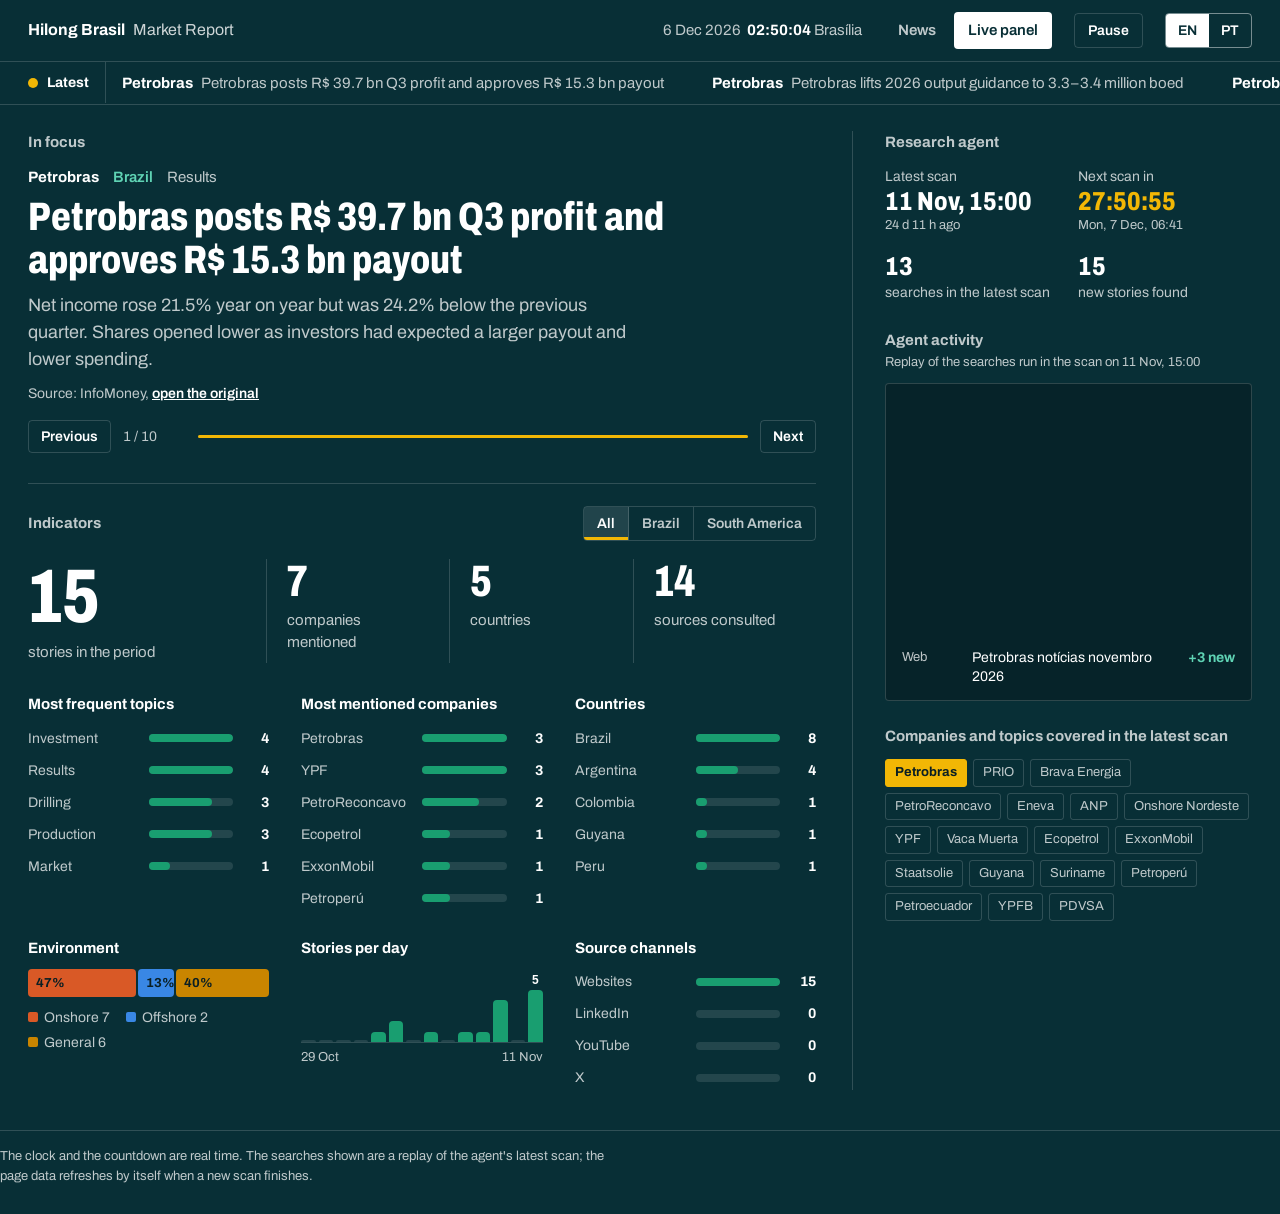
==== live.html @ 6a5d0cea "Separa o painel ao vivo da página de notícias; corrige links de fontes fechadas; registro das buscas" ====
<!DOCTYPE html>
<html lang="en">
<head>
<meta charset="utf-8">
<meta name="viewport" content="width=device-width, initial-scale=1">
<meta name="robots" content="noindex, nofollow">
<title>Live panel | Hilong Market Report</title>
<link rel="preconnect" href="https://fonts.googleapis.com">
<link rel="preconnect" href="https://fonts.gstatic.com" crossorigin>
<link href="https://fonts.googleapis.com/css2?family=Archivo:wdth,wght@62..125,300..800&display=swap" rel="stylesheet">
<link rel="icon" href="data:,">
<link rel="stylesheet" href="assets/site.css">
</head>
<body data-page="live">

<div class="top">
  <div class="wide">
    <a class="brand" href="index.html">Hilong Brasil<span>Market Report</span></a>
    <span class="clock" id="clock" aria-hidden="true"></span>
    <nav class="nav" aria-label="Pages">
      <a href="index.html" data-i18n="navNews"></a>
      <a href="live.html" aria-current="page" data-i18n="navLive"></a>
    </nav>
    <button type="button" class="ctl" id="pauseBtn"></button>
    <div class="lang" role="group" aria-label="Language / Idioma">
      <button type="button" data-lang="en" aria-pressed="true">EN</button>
      <button type="button" data-lang="pt" aria-pressed="false">PT</button>
    </div>
  </div>
</div>

<div class="ticker">
  <span class="ticker-label"><span class="live" aria-hidden="true"></span><span data-i18n="latest"></span></span>
  <div class="ticker-view"><div class="ticker-run" id="ticker"></div></div>
</div>

<main class="wide board">
  <div class="main-col">
    <section class="spot" id="spot" aria-labelledby="spotT">
      <h2 id="spotT" data-i18n="spotT"></h2>
      <div id="spotBody"></div>
      <div class="spot-nav">
        <button type="button" id="spotPrev" data-i18n="prev"></button>
        <span class="count" id="spotCount"></span>
        <span class="spot-bar"><i id="spotBar"></i></span>
        <button type="button" id="spotNext" data-i18n="next"></button>
      </div>
    </section>

    <div class="kpi-head">
      <h2 data-i18n="kpiT"></h2>
      <div class="scope" role="group" id="scopeSeg" aria-label="Scope"></div>
    </div>
    <div class="tiles" id="tiles"></div>

    <div class="charts">
      <div class="chart"><h3 data-i18n="topics"></h3><div class="rows" id="cTopics"></div></div>
      <div class="chart"><h3 data-i18n="companies"></h3><div class="rows" id="cCompanies"></div></div>
      <div class="chart"><h3 data-i18n="countriesT"></h3><div class="rows" id="cCountries"></div></div>
      <div class="chart"><h3 data-i18n="envT"></h3><div id="cEnv"></div></div>
      <div class="chart"><h3 data-i18n="perDay"></h3><div id="cDays"></div></div>
      <div class="chart"><h3 data-i18n="channels"></h3><div class="rows" id="cChannels"></div></div>
    </div>
  </div>

  <aside class="agent" id="agent" aria-labelledby="agentT" hidden>
    <h2 id="agentT" data-i18n="agentT"></h2>
    <div class="agent-stats">
      <div class="stat"><span class="l" data-i18n="lastScan"></span><span class="v" id="lastV"></span><span class="s" id="lastS"></span></div>
      <div class="stat count"><span class="l" data-i18n="nextScan"></span><span class="v" id="nextV"></span><span class="s" id="nextS"></span></div>
      <div class="stat"><span class="v" id="searchV">0</span><span class="l" data-i18n="searchesL"></span></div>
      <div class="stat"><span class="v" id="newV">0</span><span class="l" data-i18n="newL"></span></div>
    </div>

    <div class="feed-head">
      <h2 data-i18n="feedT"></h2>
      <p id="replayLine"></p>
    </div>
    <ol class="feed" id="feed" aria-live="off"></ol>

    <div class="cover">
      <h2 data-i18n="coverT"></h2>
      <ul class="chips" id="chips"></ul>
    </div>
  </aside>
</main>

<footer class="wide live-foot"><p data-i18n="liveFoot"></p></footer>

<div class="tip" id="tip" role="status"></div>

<script src="assets/site.js"></script>
</body>
</html>
---- assets/site.css ----
:root {
  --paper: #EDF1F1;
  --sheet: #FFFFFF;
  --ink: #13262B;
  --muted: #55686E;
  --line: #CFD9DA;
  --petrol: #0C4650;
  --petrol-deep: #082F36;
  --br: #0E7C66;
  --sa: #B36B00;
  --signal: #F2B705;
  /* chart colours, validated for the dark panel (#082F36) */
  --bar: #199E70;
  --env-onshore: #D95926;
  --env-offshore: #3987E5;
  --env-geral: #C98500;
  --on-dark: #FFFFFF;
  --on-dark-2: rgba(255,255,255,.74);
  --track: rgba(255,255,255,.11);
  --hair: rgba(255,255,255,.16);
  --font: "Archivo", "Helvetica Neue", Arial, sans-serif;
}
* { box-sizing: border-box; }
html { -webkit-text-size-adjust: 100%; }
body { margin: 0; background: var(--paper); color: var(--ink); font-family: var(--font); font-size: 17px; line-height: 1.5; }
a { color: inherit; }
:focus-visible { outline: 3px solid var(--signal); outline-offset: 2px; }
.wrap { max-width: 1040px; margin: 0 auto; padding: 0 24px; }
.sr { position: absolute; width: 1px; height: 1px; overflow: hidden; clip: rect(0 0 0 0); white-space: nowrap; }

/* Top bar, shared by both pages */
.top { background: var(--petrol-deep); color: #fff; }
.top .wrap, .top .wide { display: flex; flex-wrap: wrap; align-items: center; gap: 10px 22px; padding-top: 12px; padding-bottom: 12px; }
.brand { font-weight: 700; font-size: 16px; text-decoration: none; margin-right: auto; }
.brand span { font-weight: 400; opacity: .8; margin-left: 8px; }
.nav { display: inline-flex; gap: 4px; }
.nav a { font-size: 15px; font-weight: 600; text-decoration: none; padding: 7px 14px; border-radius: 4px; color: var(--on-dark-2); }
.nav a:hover { color: #fff; background: rgba(255,255,255,.08); }
.nav a[aria-current="page"] { color: var(--petrol-deep); background: #fff; }
.lang { display: inline-flex; border: 1px solid rgba(255,255,255,.45); border-radius: 4px; overflow: hidden; }
.lang button { font: inherit; font-size: 14px; font-weight: 600; color: #fff; background: transparent; border: 0; padding: 6px 12px; cursor: pointer; }
.lang button[aria-pressed="true"] { background: #fff; color: var(--petrol-deep); }

/* ---------- News page ---------- */
.mast { background: var(--petrol); color: #fff; }
.mast .wrap { padding-top: 26px; padding-bottom: 28px; }
.mast h1 { margin: 0 0 6px; font-stretch: 68%; font-weight: 800; font-size: clamp(40px, 8vw, 80px); line-height: .92; letter-spacing: -.01em; }
.mast .sub { margin: 0; font-size: clamp(17px, 2.2vw, 20px); max-width: 36em; opacity: .92; }
.mast-foot { display: flex; flex-wrap: wrap; align-items: center; gap: 10px 24px; margin-top: 18px; }
.edition { margin: 0; font-size: 15px; opacity: .88; }
.edition strong { font-weight: 700; }
.to-live { display: inline-flex; align-items: center; gap: 9px; font-size: 15px; font-weight: 700; text-decoration: none; color: var(--petrol-deep); background: var(--signal); padding: 8px 16px; border-radius: 4px; }
.to-live:hover { filter: brightness(1.06); }
.live { width: 10px; height: 10px; border-radius: 50%; background: var(--signal); animation: beat 1.6s ease-in-out infinite; flex: none; }
.to-live .live { background: var(--petrol-deep); }
@keyframes beat { 0%, 100% { opacity: 1; transform: scale(1); } 50% { opacity: .35; transform: scale(.7); } }

.filters { background: var(--sheet); border-bottom: 1px solid var(--line); position: sticky; top: 0; z-index: 5; }
.filters .wrap { display: flex; flex-wrap: wrap; gap: 12px 12px; align-items: center; padding-top: 12px; padding-bottom: 12px; }
.seg { display: inline-flex; border: 1px solid var(--line); border-radius: 4px; overflow: hidden; }
.seg button { font: inherit; font-size: 15px; font-weight: 600; color: var(--ink); background: var(--sheet); border: 0; border-right: 1px solid var(--line); padding: 8px 14px; cursor: pointer; white-space: nowrap; }
.seg button:last-child { border-right: 0; }
.seg button .n { font-weight: 400; color: var(--muted); margin-left: 6px; }
.seg button[aria-pressed="true"] { background: var(--petrol-deep); color: #fff; }
.seg button[aria-pressed="true"] .n { color: rgba(255,255,255,.75); }
.filters select, .filters input[type="search"] { font: inherit; font-size: 15px; color: var(--ink); background: var(--sheet); border: 1px solid var(--line); border-radius: 4px; padding: 8px 10px; min-height: 40px; max-width: 190px; }
.filters input[type="search"] { flex: 1 1 150px; min-width: 130px; max-width: none; }

main.news .wrap { padding-top: 28px; padding-bottom: 56px; }
.day { display: grid; grid-template-columns: 112px 1fr; }
.day-label { position: relative; padding: 2px 20px 0 0; text-align: right; font-stretch: 75%; line-height: 1.1; }
.day-label .d { display: block; font-size: 27px; font-weight: 800; white-space: nowrap; }
.day-label .w { display: block; font-size: 14px; color: var(--muted); margin-top: 2px; }
.day-label .inner { position: sticky; top: 76px; }
.track { border-left: 2px solid var(--petrol); padding: 0 0 26px 0; position: relative; }
.day:last-child .track { padding-bottom: 0; }
.track::before { content: ""; position: absolute; left: -12px; top: 16px; width: 12px; height: 2px; background: var(--petrol); }
.item { position: relative; background: var(--sheet); margin: 0 0 10px 22px; padding: 16px 20px 16px; border: 1px solid var(--line); border-radius: 3px; }
.item::before { content: ""; position: absolute; left: -29px; top: 22px; width: 12px; height: 12px; border-radius: 50%; background: var(--br); border: 2px solid var(--paper); }
.item[data-region="SA"]::before { background: var(--sa); }
.tags { display: flex; flex-wrap: wrap; gap: 4px 14px; font-size: 14px; margin-bottom: 6px; }
.tags .op { font-weight: 700; }
.tags .ct { color: var(--br); font-weight: 600; }
[data-region="SA"] .tags .ct { color: var(--sa); }
.tags .cat, .tags .env { color: var(--muted); }
.item h2 { margin: 0 0 6px; font-size: 21px; line-height: 1.22; font-weight: 700; font-stretch: 88%; max-width: 34em; }
.item h2 a { text-decoration: none; }
.item h2 a:hover { text-decoration: underline; text-decoration-thickness: 2px; text-underline-offset: 3px; }
.item p { margin: 0; max-width: 66ch; }
.item .src { margin-top: 10px; font-size: 14px; color: var(--muted); }
.item .src a { color: var(--petrol); font-weight: 600; }
.item .src .lock { margin-left: 8px; }
.legend { display: flex; flex-wrap: wrap; gap: 6px 20px; font-size: 14px; color: var(--muted); margin: 0 0 22px 112px; padding-left: 24px; }
.legend i { display: inline-block; width: 10px; height: 10px; border-radius: 50%; margin-right: 7px; background: var(--br); }
.legend .sa i { background: var(--sa); }
.state { background: var(--sheet); border: 1px solid var(--line); border-radius: 3px; padding: 28px 24px; max-width: 40em; }
.state h2 { margin: 0 0 6px; font-size: 21px; }
.state p { margin: 0 0 14px; color: var(--muted); }
.state button { font: inherit; font-weight: 600; font-size: 15px; background: var(--petrol-deep); color: #fff; border: 0; border-radius: 4px; padding: 9px 16px; cursor: pointer; }
footer.foot { border-top: 1px solid var(--line); }
footer.foot .wrap { padding-top: 20px; padding-bottom: 36px; font-size: 14px; color: var(--muted); }
footer.foot p { margin: 0; max-width: 70ch; }

/* ---------- Live panel ---------- */
body[data-page="live"] { background: var(--petrol-deep); color: var(--on-dark); }
body[data-page="live"] .top { border-bottom: 1px solid var(--hair); }
.wide { max-width: 1480px; margin: 0 auto; padding: 0 28px; }
.clock { font-size: 15px; color: var(--on-dark-2); font-variant-numeric: tabular-nums; white-space: nowrap; }
.clock b { color: #fff; font-weight: 700; margin-left: 6px; }
.ctl { font: inherit; font-size: 14px; font-weight: 600; color: #fff; background: transparent; border: 1px solid var(--hair); border-radius: 4px; padding: 6px 13px; cursor: pointer; }

.ticker { border-bottom: 1px solid var(--hair); overflow: hidden; display: flex; align-items: center; }
.ticker-label { flex: none; display: flex; align-items: center; gap: 9px; font-size: 14px; font-weight: 700; padding: 10px 16px 10px 28px; margin-right: 16px; border-right: 1px solid var(--hair); }
.ticker-view { overflow: hidden; flex: 1; }
.ticker-run { display: inline-flex; white-space: nowrap; animation: slide 70s linear infinite; }
.ticker-run span { font-size: 15px; padding: 10px 0; margin-right: 48px; color: var(--on-dark-2); }
.ticker-run span b { color: #fff; font-weight: 700; margin-right: 8px; }
@keyframes slide { from { transform: translateX(0); } to { transform: translateX(-50%); } }
.paused .ticker-run, .ticker:hover .ticker-run { animation-play-state: paused; }
.paused .live { animation: none; }

.board { display: grid; grid-template-columns: minmax(0, 1fr) 400px; gap: 0 36px; padding-top: 26px; padding-bottom: 40px; }
.board h2 { margin: 0 0 12px; font-size: 15px; font-weight: 700; color: var(--on-dark-2); }

.spot { min-height: 232px; display: flex; flex-direction: column; }
.spot .tags { font-size: 15px; margin-bottom: 8px; }
.spot .tags .cat, .spot .tags .env { color: var(--on-dark-2); }
.spot .tags .ct { color: #5FD3B4; }
.spot[data-region="SA"] .tags .ct { color: #F0B04A; }
.spot h3 { margin: 0 0 10px; font-size: clamp(26px, 3.1vw, 42px); line-height: 1.08; font-weight: 800; font-stretch: 78%; max-width: 24em; }
.spot h3 a { text-decoration: none; }
.spot h3 a:hover { text-decoration: underline; text-underline-offset: 5px; text-decoration-thickness: 2px; }
.spot p { margin: 0; font-size: 18px; color: var(--on-dark-2); max-width: 62ch; }
.spot .src { margin-top: 10px; font-size: 14px; }
.spot .src a { color: #fff; font-weight: 600; }
.spot-in { animation: rise .5s ease-out; }
@keyframes rise { from { opacity: 0; transform: translateY(8px); } to { opacity: 1; transform: none; } }
.spot-nav { display: flex; align-items: center; gap: 12px; margin-top: auto; padding-top: 16px; }
.spot-nav button { font: inherit; font-size: 14px; font-weight: 600; color: #fff; background: transparent; border: 1px solid var(--hair); border-radius: 4px; padding: 5px 12px; cursor: pointer; }
.spot-nav .count { font-size: 14px; color: var(--on-dark-2); font-variant-numeric: tabular-nums; min-width: 4.5em; }
.spot-bar { flex: 1; height: 3px; background: var(--track); border-radius: 2px; overflow: hidden; }
.spot-bar i { display: block; height: 100%; width: 100%; background: var(--signal); transform-origin: left; transform: scaleX(0); }
.spot-bar i.run { animation: fill 8s linear forwards; }
@keyframes fill { from { transform: scaleX(0); } to { transform: scaleX(1); } }
.paused .spot-bar i.run { animation-play-state: paused; }

.kpi-head { display: flex; flex-wrap: wrap; align-items: center; gap: 10px 18px; margin: 30px 0 0; padding-top: 22px; border-top: 1px solid var(--hair); }
.kpi-head h2 { margin: 0 auto 0 0; }
.scope { display: inline-flex; border: 1px solid var(--hair); border-radius: 4px; overflow: hidden; }
.scope button { position: relative; font: inherit; font-size: 14px; font-weight: 600; color: var(--on-dark-2); background: transparent; border: 0; border-right: 1px solid var(--hair); padding: 6px 13px; cursor: pointer; white-space: nowrap; }
.scope button:last-child { border-right: 0; }
.scope button[aria-pressed="true"] { color: #fff; background: rgba(255,255,255,.1); }
.scope button[aria-pressed="true"]::after { content: ""; position: absolute; left: 0; bottom: 0; height: 3px; width: 100%; background: var(--signal); transform-origin: left; }
.auto .scope button[aria-pressed="true"]::after { animation: fill 7s linear; }

.tiles { display: grid; grid-template-columns: 1.3fr 1fr 1fr 1fr; margin-top: 18px; }
.tile { padding: 0 20px; border-left: 1px solid var(--hair); }
.tile:first-child { padding-left: 0; border-left: 0; }
.tile .v { display: block; font-weight: 800; font-stretch: 75%; font-size: 44px; line-height: 1; }
.tile.hero .v { font-size: 76px; }
.tile .l { display: block; margin-top: 6px; font-size: 15px; color: var(--on-dark-2); }

.charts { display: grid; grid-template-columns: repeat(3, minmax(0, 1fr)); gap: 26px 32px; margin-top: 30px; }
.chart h3 { margin: 0 0 10px; font-size: 15px; font-weight: 700; }
.rows { display: grid; gap: 7px; }
.row { display: grid; grid-template-columns: minmax(0, 46%) 1fr 26px; align-items: center; gap: 10px; font-size: 14px; color: var(--on-dark-2); padding: 2px 0; text-decoration: none; }
a.row:hover .name, a.row:focus-visible .name { color: #fff; text-decoration: underline; text-underline-offset: 3px; }
.row .name { overflow: hidden; text-overflow: ellipsis; white-space: nowrap; }
.row .trk { height: 8px; background: var(--track); border-radius: 4px; overflow: hidden; }
.row .fill { display: block; height: 100%; width: 0; background: var(--bar); border-radius: 0 4px 4px 0; transition: width .7s cubic-bezier(.2,.7,.2,1); }
.row .num { text-align: right; color: #fff; font-weight: 700; font-variant-numeric: tabular-nums; }
.none { font-size: 14px; color: var(--on-dark-2); margin: 0; }
.seg-bar { display: flex; gap: 2px; height: 28px; }
.seg-bar a { font-size: 13px; font-weight: 700; line-height: 28px; color: #0A1F24; border-radius: 4px; padding: 0 0 0 8px; text-decoration: none; min-width: 0; overflow: hidden; white-space: nowrap; flex-basis: 0; transition: flex-grow .7s cubic-bezier(.2,.7,.2,1); }
.seg-bar a:hover, .seg-bar a:focus-visible { filter: brightness(1.12); }
.legend-d { display: flex; flex-wrap: wrap; gap: 4px 16px; margin-top: 10px; font-size: 14px; color: var(--on-dark-2); }
.legend-d i { display: inline-block; width: 10px; height: 10px; border-radius: 2px; margin-right: 6px; }
.days { display: flex; align-items: flex-end; gap: 3px; height: 74px; border-bottom: 1px solid var(--hair); }
.days button { flex: 1; min-width: 0; height: 100%; background: transparent; border: 0; padding: 0; cursor: default; display: flex; flex-direction: column; justify-content: flex-end; align-items: center; }
.days .col { display: block; width: 100%; max-width: 24px; background: var(--bar); border-radius: 4px 4px 0 0; height: 0; transition: height .7s cubic-bezier(.2,.7,.2,1); }
.days .col.zero { background: var(--track); }
.days button:hover .col, .days button:focus-visible .col { filter: brightness(1.2); }
.days .top-n { font-size: 12px; font-weight: 700; color: #fff; margin-bottom: 3px; }
.days-axis { display: flex; justify-content: space-between; font-size: 13px; color: var(--on-dark-2); margin-top: 5px; }

/* Agent column */
.agent { border-left: 1px solid var(--hair); padding-left: 32px; }
.agent-stats { display: grid; grid-template-columns: 1fr 1fr; gap: 16px 18px; }
.stat .l { display: block; font-size: 14px; color: var(--on-dark-2); }
.stat .v { display: block; font-size: 26px; font-weight: 800; font-stretch: 80%; line-height: 1.15; font-variant-numeric: tabular-nums; }
.stat .s { display: block; font-size: 13px; color: var(--on-dark-2); }
.stat.count .v { color: var(--signal); }
.feed-head { margin: 26px 0 10px; }
.feed-head h2 { margin: 0; }
.feed-head p { margin: 2px 0 0; font-size: 13px; color: var(--on-dark-2); }
.feed { list-style: none; margin: 0; padding: 14px 16px; background: rgba(0,0,0,.24); border: 1px solid var(--hair); border-radius: 4px; height: 318px; overflow: hidden; display: flex; flex-direction: column; justify-content: flex-end; gap: 9px; }
.feed li { display: grid; grid-template-columns: 62px minmax(0, 1fr) auto; gap: 8px; font-size: 14px; line-height: 1.3; }
.feed .ch { color: var(--on-dark-2); font-size: 13px; }
.feed .q { color: #fff; overflow-wrap: anywhere; }
.feed .q.typing::after { content: ""; display: inline-block; width: 7px; height: 14px; margin-left: 2px; background: var(--signal); vertical-align: -2px; animation: blink .8s steps(1) infinite; }
@keyframes blink { 50% { opacity: 0; } }
.feed .res { font-weight: 700; font-variant-numeric: tabular-nums; color: var(--on-dark-2); white-space: nowrap; }
.feed .res.hit { color: #5FD3B4; }
.feed li.done { grid-template-columns: 1fr; color: var(--signal); font-weight: 700; }
.cover { margin-top: 24px; }
.chips { display: flex; flex-wrap: wrap; gap: 6px; margin: 0; padding: 0; list-style: none; }
.chips li { font-size: 13px; padding: 3px 9px; border: 1px solid var(--hair); border-radius: 3px; color: var(--on-dark-2); transition: background-color .35s, color .35s, border-color .35s; }
.chips li.on { background: var(--signal); border-color: var(--signal); color: #0A1F24; font-weight: 700; }

.tip { position: fixed; z-index: 20; pointer-events: none; background: #fff; color: var(--ink); font-size: 13px; padding: 6px 9px; border-radius: 4px; box-shadow: 0 4px 14px rgba(8,47,54,.28); white-space: nowrap; display: none; }
.tip b { font-weight: 800; margin-right: 6px; }
.live-foot { border-top: 1px solid var(--hair); padding: 16px 0 28px; font-size: 13px; color: var(--on-dark-2); }
.live-foot p { margin: 0; max-width: 90ch; }

@media (max-width: 1080px) {
  .board { grid-template-columns: 1fr; }
  .agent { border-left: 0; padding-left: 0; margin-top: 30px; padding-top: 24px; border-top: 1px solid var(--hair); }
  .feed { height: 260px; }
}
@media (max-width: 860px) { .charts { grid-template-columns: 1fr 1fr; } }
@media (max-width: 640px) {
  body { font-size: 16px; }
  .wrap { padding: 0 16px; }
  .wide { padding: 0 16px; }
  .brand span { display: none; }
  .ticker-label { padding-left: 16px; }
  .tiles { grid-template-columns: 1fr 1fr; gap: 18px 0; }
  .tile:nth-child(3) { padding-left: 0; border-left: 0; }
  .tile.hero .v { font-size: 54px; }
  .tile .v { font-size: 36px; }
  .charts { grid-template-columns: 1fr; }
  .clock { order: 5; width: 100%; }
  .day { grid-template-columns: 1fr; }
  .day-label { text-align: left; padding: 0 0 8px; }
  .day-label .inner { position: static; display: flex; align-items: baseline; gap: 10px; }
  .day-label .d { font-size: 24px; }
  .track { margin-left: 5px; }
  .track::before { display: none; }
  .item { margin-left: 18px; padding: 14px 16px; }
  .item::before { left: -25px; }
  .legend { margin-left: 0; padding-left: 0; }
  .filters { position: static; }
  .seg { width: 100%; }
  .seg button { flex: 1; padding: 8px 6px; }
  .filters select { flex: 1 1 45%; min-width: 0; max-width: none; }
}
@media (prefers-reduced-motion: reduce) {
  .live, .ticker-run, .spot-in, .spot-bar i.run, .auto .scope button[aria-pressed="true"]::after, .feed .q.typing::after { animation: none; }
  .ticker-view { overflow-x: auto; }
  .row .fill, .days .col, .seg-bar a, .chips li { transition: none; }
}
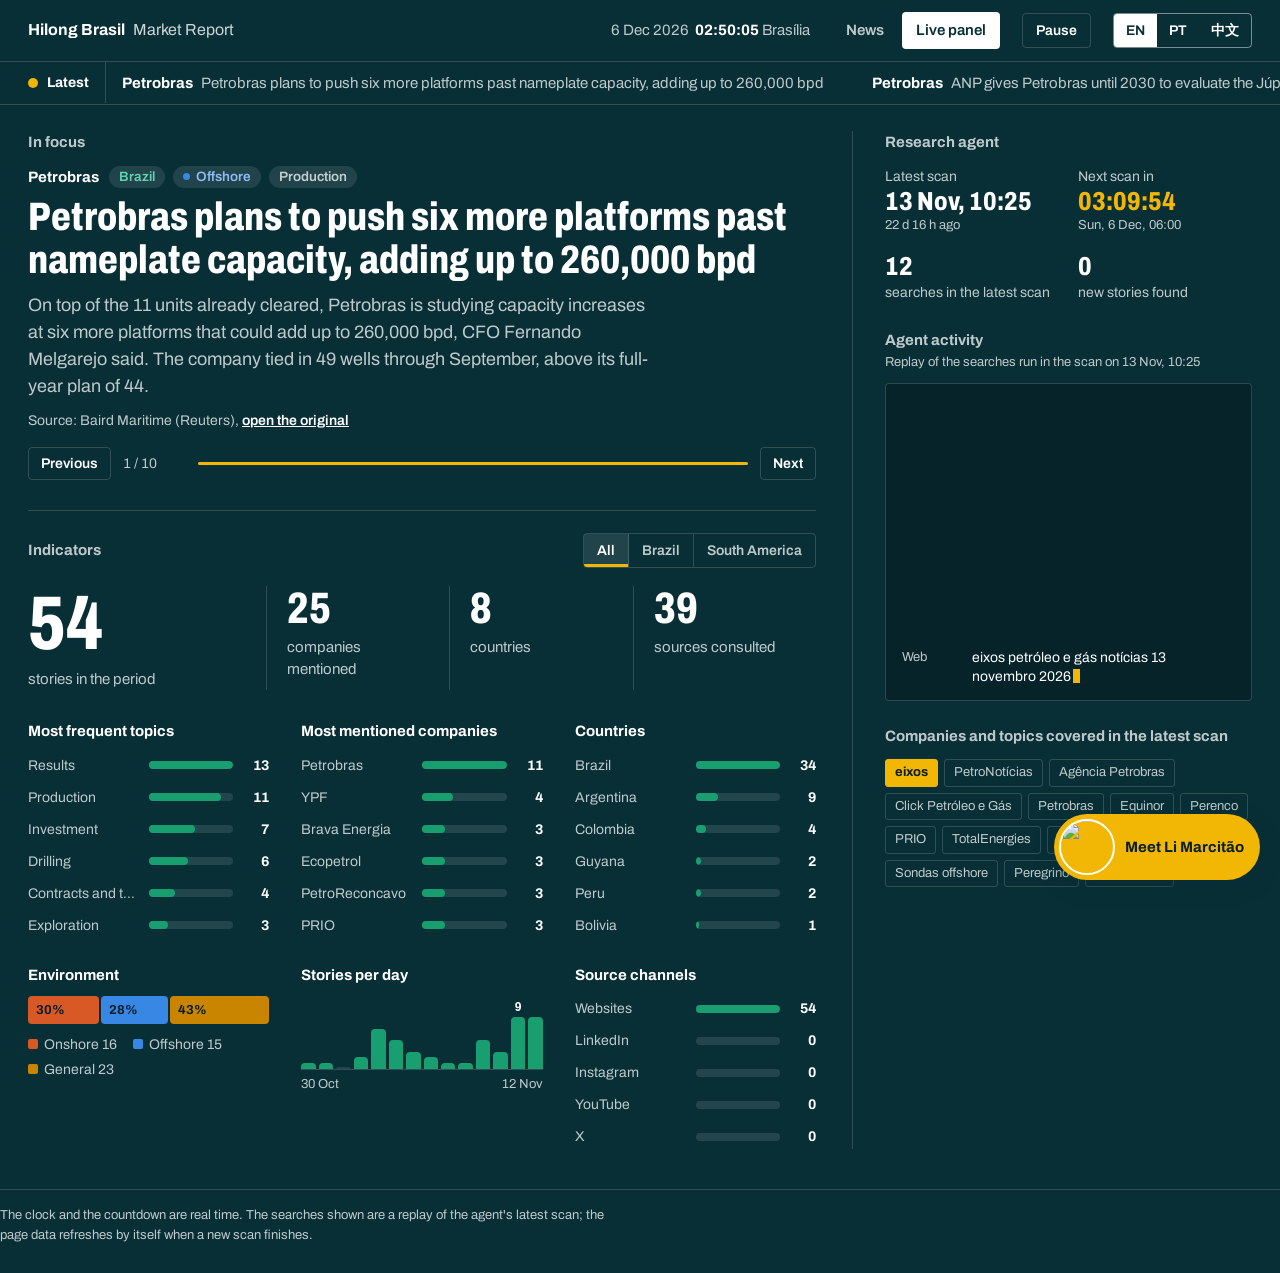
==== commit 9990cf4e: "Chinês no site e no relatório; PDF com 15 dias e novas no topo; sem análise Site: botão 中文 (títulos " ====
--- a/live.html
+++ b/live.html
@@ -25,6 +25,7 @@
     <div class="lang" role="group" aria-label="Language / Idioma">
       <button type="button" data-lang="en" aria-pressed="true">EN</button>
       <button type="button" data-lang="pt" aria-pressed="false">PT</button>
+      <button type="button" data-lang="zh" aria-pressed="false" lang="zh-CN">中文</button>
     </div>
   </div>
 </div>
--- a/assets/site.css
+++ b/assets/site.css
@@ -51,6 +51,9 @@
 .edition strong { font-weight: 700; }
 .to-live { display: inline-flex; align-items: center; gap: 9px; font-size: 15px; font-weight: 700; text-decoration: none; color: var(--petrol-deep); background: var(--signal); padding: 8px 16px; border-radius: 4px; }
 .to-live:hover { filter: brightness(1.06); }
+.mast-stats { display: flex; gap: 26px; margin-left: auto; }
+.mast-stats .ms b { display: block; font-size: 32px; font-weight: 800; font-stretch: 75%; line-height: 1; font-variant-numeric: tabular-nums; }
+.mast-stats .ms span { display: block; font-size: 13px; opacity: .85; margin-top: 3px; }
 .live { width: 10px; height: 10px; border-radius: 50%; background: var(--signal); animation: beat 1.6s ease-in-out infinite; flex: none; }
 .to-live .live { background: var(--petrol-deep); }
 @keyframes beat { 0%, 100% { opacity: 1; transform: scale(1); } 50% { opacity: .35; transform: scale(.7); } }
@@ -63,6 +66,10 @@
 .seg button .n { font-weight: 400; color: var(--muted); margin-left: 6px; }
 .seg button[aria-pressed="true"] { background: var(--petrol-deep); color: #fff; }
 .seg button[aria-pressed="true"] .n { color: rgba(255,255,255,.75); }
+.quick { display: inline-flex; flex-wrap: wrap; gap: 6px; }
+.quick button.chip { font-family: inherit; font-size: 13.5px; border: 1.5px solid transparent; padding: 7px 13px; cursor: pointer; }
+.quick button.chip:hover { filter: brightness(.97); }
+.quick button.chip[aria-pressed="true"] { border-color: currentColor; box-shadow: inset 0 0 0 1px currentColor; }
 .filters select, .filters input[type="search"] { font: inherit; font-size: 15px; color: var(--ink); background: var(--sheet); border: 1px solid var(--line); border-radius: 4px; padding: 8px 10px; min-height: 40px; max-width: 190px; }
 .filters input[type="search"] { flex: 1 1 150px; min-width: 130px; max-width: none; }
 
@@ -78,11 +85,21 @@
 .item { position: relative; background: var(--sheet); margin: 0 0 10px 22px; padding: 16px 20px 16px; border: 1px solid var(--line); border-radius: 3px; }
 .item::before { content: ""; position: absolute; left: -29px; top: 22px; width: 12px; height: 12px; border-radius: 50%; background: var(--br); border: 2px solid var(--paper); }
 .item[data-region="SA"]::before { background: var(--sa); }
-.tags { display: flex; flex-wrap: wrap; gap: 4px 14px; font-size: 14px; margin-bottom: 6px; }
-.tags .op { font-weight: 700; }
-.tags .ct { color: var(--br); font-weight: 600; }
-[data-region="SA"] .tags .ct { color: var(--sa); }
-.tags .cat, .tags .env { color: var(--muted); }
+.item.focus { border-left: 5px solid var(--signal); padding-left: 16px; }
+.tags { display: flex; flex-wrap: wrap; align-items: center; gap: 6px 8px; font-size: 14px; margin-bottom: 8px; }
+.tags .op { font-weight: 700; margin-right: 2px; }
+/* Chips: country, environment, supplier, topic and Hilong focus */
+.chip { display: inline-flex; align-items: center; gap: 6px; font-size: 12.5px; font-weight: 600; line-height: 1.35; padding: 2px 10px; border-radius: 999px; white-space: nowrap; background: var(--paper); color: var(--muted); }
+.chip.dot::before { content: ""; width: 7px; height: 7px; border-radius: 50%; background: currentColor; flex: none; }
+.chip.ct { background: #DDF1EC; color: #0A5F4E; }
+[data-region="SA"] .chip.ct { background: #F7EBD6; color: #8A5200; }
+.chip.onshore { background: #FBE9E1; color: #A63E12; }
+.chip.onshore::before { background: var(--env-onshore); }
+.chip.offshore { background: #E3EEFC; color: #1F5FB0; }
+.chip.offshore::before { background: var(--env-offshore); }
+.chip.supplier { background: #ECE7F8; color: #4B3596; }
+.chip.supplier::before { background: #6B4FBB; }
+.chip.focus { background: var(--signal); color: #0A1F24; }
 .item h2 { margin: 0 0 6px; font-size: 21px; line-height: 1.22; font-weight: 700; font-stretch: 88%; max-width: 34em; }
 .item h2 a { text-decoration: none; }
 .item h2 a:hover { text-decoration: underline; text-decoration-thickness: 2px; text-underline-offset: 3px; }
@@ -90,9 +107,30 @@
 .item .src { margin-top: 10px; font-size: 14px; color: var(--muted); }
 .item .src a { color: var(--petrol); font-weight: 600; }
 .item .src .lock { margin-left: 8px; }
-.legend { display: flex; flex-wrap: wrap; gap: 6px 20px; font-size: 14px; color: var(--muted); margin: 0 0 22px 112px; padding-left: 24px; }
+.legend { display: flex; flex-wrap: wrap; align-items: center; gap: 6px 12px; font-size: 14px; color: var(--muted); margin: 0 0 22px 112px; padding-left: 24px; }
 .legend i { display: inline-block; width: 10px; height: 10px; border-radius: 50%; margin-right: 7px; background: var(--br); }
 .legend .sa i { background: var(--sa); }
+.legend .sa { margin-right: 8px; }
+.legend .hint { font-size: 13px; }
+.top-stories { margin: 0 0 34px; }
+.top-stories h2 { margin: 0 0 12px; font-size: 13px; font-weight: 700; letter-spacing: .06em; text-transform: uppercase; color: var(--muted); }
+.top-stories ol { list-style: none; margin: 0; padding: 0; counter-reset: rank; display: grid; grid-template-columns: minmax(0, 1.55fr) minmax(0, 1fr); column-gap: 24px; }
+.top-stories li { counter-increment: rank; position: relative; background: var(--sheet); border: 1px solid var(--line); border-top: 0; padding: 14px 22px 14px 62px; }
+.top-stories li:nth-child(2) { border-top: 1px solid var(--line); border-radius: 6px 6px 0 0; }
+.top-stories li:last-child { border-radius: 0 0 6px 6px; }
+.top-stories li:nth-child(2):last-child { border-radius: 6px; }
+.top-stories li::before { content: counter(rank); position: absolute; left: 22px; top: 14px; font-size: 30px; font-weight: 800; font-stretch: 75%; line-height: 1; color: var(--petrol); }
+.top-stories .tags { margin-bottom: 4px; }
+.top-stories a.t { display: block; font-size: 17px; font-weight: 700; font-stretch: 88%; line-height: 1.28; text-decoration: none; }
+.top-stories a.t:hover { text-decoration: underline; text-decoration-thickness: 2px; text-underline-offset: 3px; }
+.top-stories li.lead { grid-row: 1 / span 4; border: 1px solid var(--line); border-top: 5px solid var(--signal); border-radius: 6px; padding: 22px 30px 26px; }
+.top-stories li.lead:only-child { grid-column: 1 / -1; }
+.top-stories li.lead::before { position: static; float: left; font-size: 44px; margin: -4px 14px 0 0; }
+.top-stories li.lead .tags { min-height: 36px; margin-bottom: 10px; }
+.top-stories li.lead a.t { clear: left; font-size: clamp(24px, 2.7vw, 34px); font-weight: 800; font-stretch: 85%; line-height: 1.12; margin: 0 0 12px; }
+.top-stories li.lead .sum { margin: 0; max-width: 62ch; }
+.top-stories .src { margin: 12px 0 0; font-size: 14px; color: var(--muted); }
+.top-stories .src a { color: var(--petrol); font-weight: 600; }
 .state { background: var(--sheet); border: 1px solid var(--line); border-radius: 3px; padding: 28px 24px; max-width: 40em; }
 .state h2 { margin: 0 0 6px; font-size: 21px; }
 .state p { margin: 0 0 14px; color: var(--muted); }
@@ -124,9 +162,13 @@
 
 .spot { min-height: 232px; display: flex; flex-direction: column; }
 .spot .tags { font-size: 15px; margin-bottom: 8px; }
-.spot .tags .cat, .spot .tags .env { color: var(--on-dark-2); }
-.spot .tags .ct { color: #5FD3B4; }
-.spot[data-region="SA"] .tags .ct { color: #F0B04A; }
+.spot .chip { background: rgba(255,255,255,.1); color: var(--on-dark-2); font-size: 13.5px; }
+.spot .chip.ct { color: #5FD3B4; }
+.spot[data-region="SA"] .chip.ct { color: #F0B04A; }
+.spot .chip.onshore { color: #F2A081; }
+.spot .chip.offshore { color: #8DBBF5; }
+.spot .chip.supplier { color: #C3B3F2; }
+.spot .chip.focus { background: var(--signal); color: #0A1F24; }
 .spot h3 { margin: 0 0 10px; font-size: clamp(26px, 3.1vw, 42px); line-height: 1.08; font-weight: 800; font-stretch: 78%; max-width: 24em; }
 .spot h3 a { text-decoration: none; }
 .spot h3 a:hover { text-decoration: underline; text-underline-offset: 5px; text-decoration-thickness: 2px; }
@@ -212,17 +254,52 @@
 .live-foot { border-top: 1px solid var(--hair); padding: 16px 0 28px; font-size: 13px; color: var(--on-dark-2); }
 .live-foot p { margin: 0; max-width: 90ch; }
 
+/* Li Marcitão, the presenter */
+.li-btn { position: fixed; right: 20px; bottom: 20px; z-index: 30; display: flex; align-items: center; gap: 10px; padding: 5px 16px 5px 5px; border: 0; border-radius: 40px; background: var(--signal); color: #0A1F24; font: inherit; font-size: 15px; font-weight: 700; cursor: pointer; box-shadow: 0 6px 20px rgba(8,47,54,.35); }
+.li-btn img { width: 56px; height: 56px; border-radius: 50%; object-fit: cover; object-position: 50% 18%; border: 2px solid #fff; display: block; }
+.li-btn:hover { filter: brightness(1.05); }
+.li-dlg { width: min(440px, calc(100vw - 24px)); padding: 0; border: 0; border-radius: 8px; background: var(--petrol-deep); color: #fff; box-shadow: 0 20px 60px rgba(0,0,0,.5); }
+.li-dlg::backdrop { background: rgba(4,24,28,.72); }
+.li-head { display: flex; align-items: center; justify-content: space-between; padding: 12px 16px; }
+.li-head h2 { margin: 0; font-size: 19px; font-weight: 800; }
+.li-close { font: inherit; font-size: 14px; font-weight: 600; color: #fff; background: transparent; border: 1px solid var(--hair); border-radius: 4px; padding: 5px 12px; cursor: pointer; }
+.li-dlg video { display: block; width: 100%; aspect-ratio: 1 / 1; background: #000; }
+.li-langs { display: flex; gap: 8px; padding: 12px 16px 0; }
+.li-langs button { font: inherit; font-size: 15px; font-weight: 700; color: #fff; background: transparent; border: 1px solid var(--hair); border-radius: 4px; padding: 6px 16px; cursor: pointer; }
+.li-langs button[aria-pressed="true"] { background: #fff; color: var(--petrol-deep); border-color: #fff; }
+.li-caption { margin: 12px 16px 0; font-size: 15px; line-height: 1.45; color: var(--on-dark-2); }
+.li-note { margin: 10px 16px 16px; font-size: 13px; color: rgba(255,255,255,.6); }
+@media (max-width: 640px) {
+  .li-btn { right: 10px; bottom: 10px; padding: 3px; opacity: .94; }
+  .li-btn span { display: none; }
+  .li-btn img { width: 42px; height: 42px; }
+  main.news .wrap { padding-bottom: 84px; }
+  .item p, .item h2, .item .src { padding-right: 0; }
+}
+
 @media (max-width: 1080px) {
   .board { grid-template-columns: 1fr; }
   .agent { border-left: 0; padding-left: 0; margin-top: 30px; padding-top: 24px; border-top: 1px solid var(--hair); }
   .feed { height: 260px; }
 }
-@media (max-width: 860px) { .charts { grid-template-columns: 1fr 1fr; } }
+@media (max-width: 860px) {
+  .charts { grid-template-columns: 1fr 1fr; }
+  .top-stories ol { grid-template-columns: 1fr; }
+  .top-stories li.lead { grid-row: auto; margin-bottom: 12px; padding: 18px 20px 20px; }
+}
 @media (max-width: 640px) {
   body { font-size: 16px; }
   .wrap { padding: 0 16px; }
   .wide { padding: 0 16px; }
   .brand span { display: none; }
+  .top .wrap, .top .wide { gap: 8px 10px; }
+  .nav { gap: 2px; }
+  .nav a { padding: 7px 9px; }
+  .lang button { padding: 6px 9px; }
+  .mast-stats { margin-left: 0; width: 100%; gap: 22px; }
+  .mast-stats .ms b { font-size: 26px; }
+  .quick { width: 100%; }
+  .quick button.chip { flex: 1; justify-content: center; }
   .ticker-label { padding-left: 16px; }
   .tiles { grid-template-columns: 1fr 1fr; gap: 18px 0; }
   .tile:nth-child(3) { padding-left: 0; border-left: 0; }
@@ -239,6 +316,9 @@
   .item { margin-left: 18px; padding: 14px 16px; }
   .item::before { left: -25px; }
   .legend { margin-left: 0; padding-left: 0; }
+  .item.focus { padding-left: 12px; }
+  .top-stories li { padding: 12px 16px 12px 50px; }
+  .top-stories li::before { left: 16px; top: 12px; font-size: 26px; }
   .filters { position: static; }
   .seg { width: 100%; }
   .seg button { flex: 1; padding: 8px 6px; }
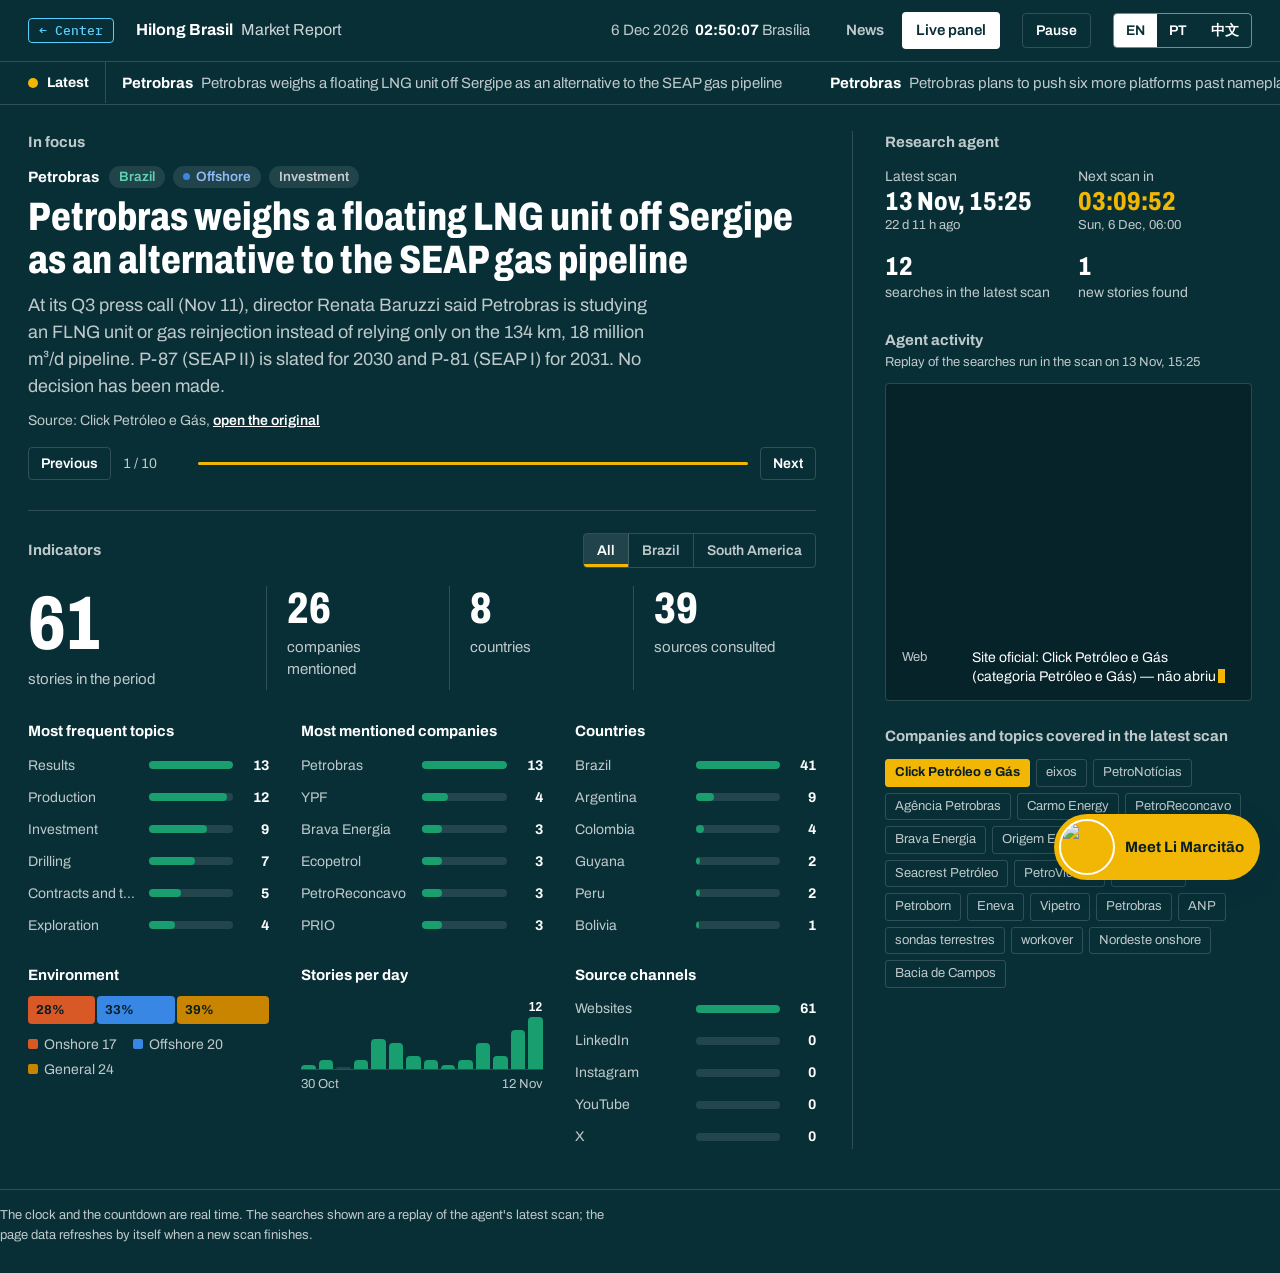
==== commit 76210655: "Botão ← Centro (link para hilong.hilongbrazil.com) no site e no modelo do PDF Co-Authored-By: Claude" ====
--- a/live.html
+++ b/live.html
@@ -7,7 +7,7 @@
 <title>Live panel | Hilong Market Report</title>
 <link rel="preconnect" href="https://fonts.googleapis.com">
 <link rel="preconnect" href="https://fonts.gstatic.com" crossorigin>
-<link href="https://fonts.googleapis.com/css2?family=Archivo:wdth,wght@62..125,300..800&display=swap" rel="stylesheet">
+<link href="https://fonts.googleapis.com/css2?family=Archivo:wdth,wght@62..125,300..800&family=IBM+Plex+Mono:wght@500&display=swap" rel="stylesheet">
 <link rel="icon" href="data:,">
 <link rel="stylesheet" href="assets/site.css">
 </head>
@@ -15,6 +15,7 @@
 
 <div class="top">
   <div class="wide">
+    <a class="centro" href="https://hilong.hilongbrazil.com/" target="_self" data-i18n="center">← Center</a>
     <a class="brand" href="index.html">Hilong Brasil<span>Market Report</span></a>
     <span class="clock" id="clock" aria-hidden="true"></span>
     <nav class="nav" aria-label="Pages">
--- a/assets/site.css
+++ b/assets/site.css
@@ -31,6 +31,9 @@
 /* Top bar, shared by both pages */
 .top { background: var(--petrol-deep); color: #fff; }
 .top .wrap, .top .wide { display: flex; flex-wrap: wrap; align-items: center; gap: 10px 22px; padding-top: 12px; padding-bottom: 12px; }
+.centro { font-family: "IBM Plex Mono", ui-monospace, Menlo, Consolas, monospace; font-weight: 500; font-size: 13px; color: #58cfff;
+  text-decoration: none; border: 1px solid #58cfff; border-radius: 4px; padding: 5px 10px; line-height: 1; white-space: nowrap; }
+.centro:hover, .centro:focus-visible { background: rgba(88,207,255,.12); color: #8fdfff; }
 .brand { font-weight: 700; font-size: 16px; text-decoration: none; margin-right: auto; }
 .brand span { font-weight: 400; opacity: .8; margin-left: 8px; }
 .nav { display: inline-flex; gap: 4px; }
